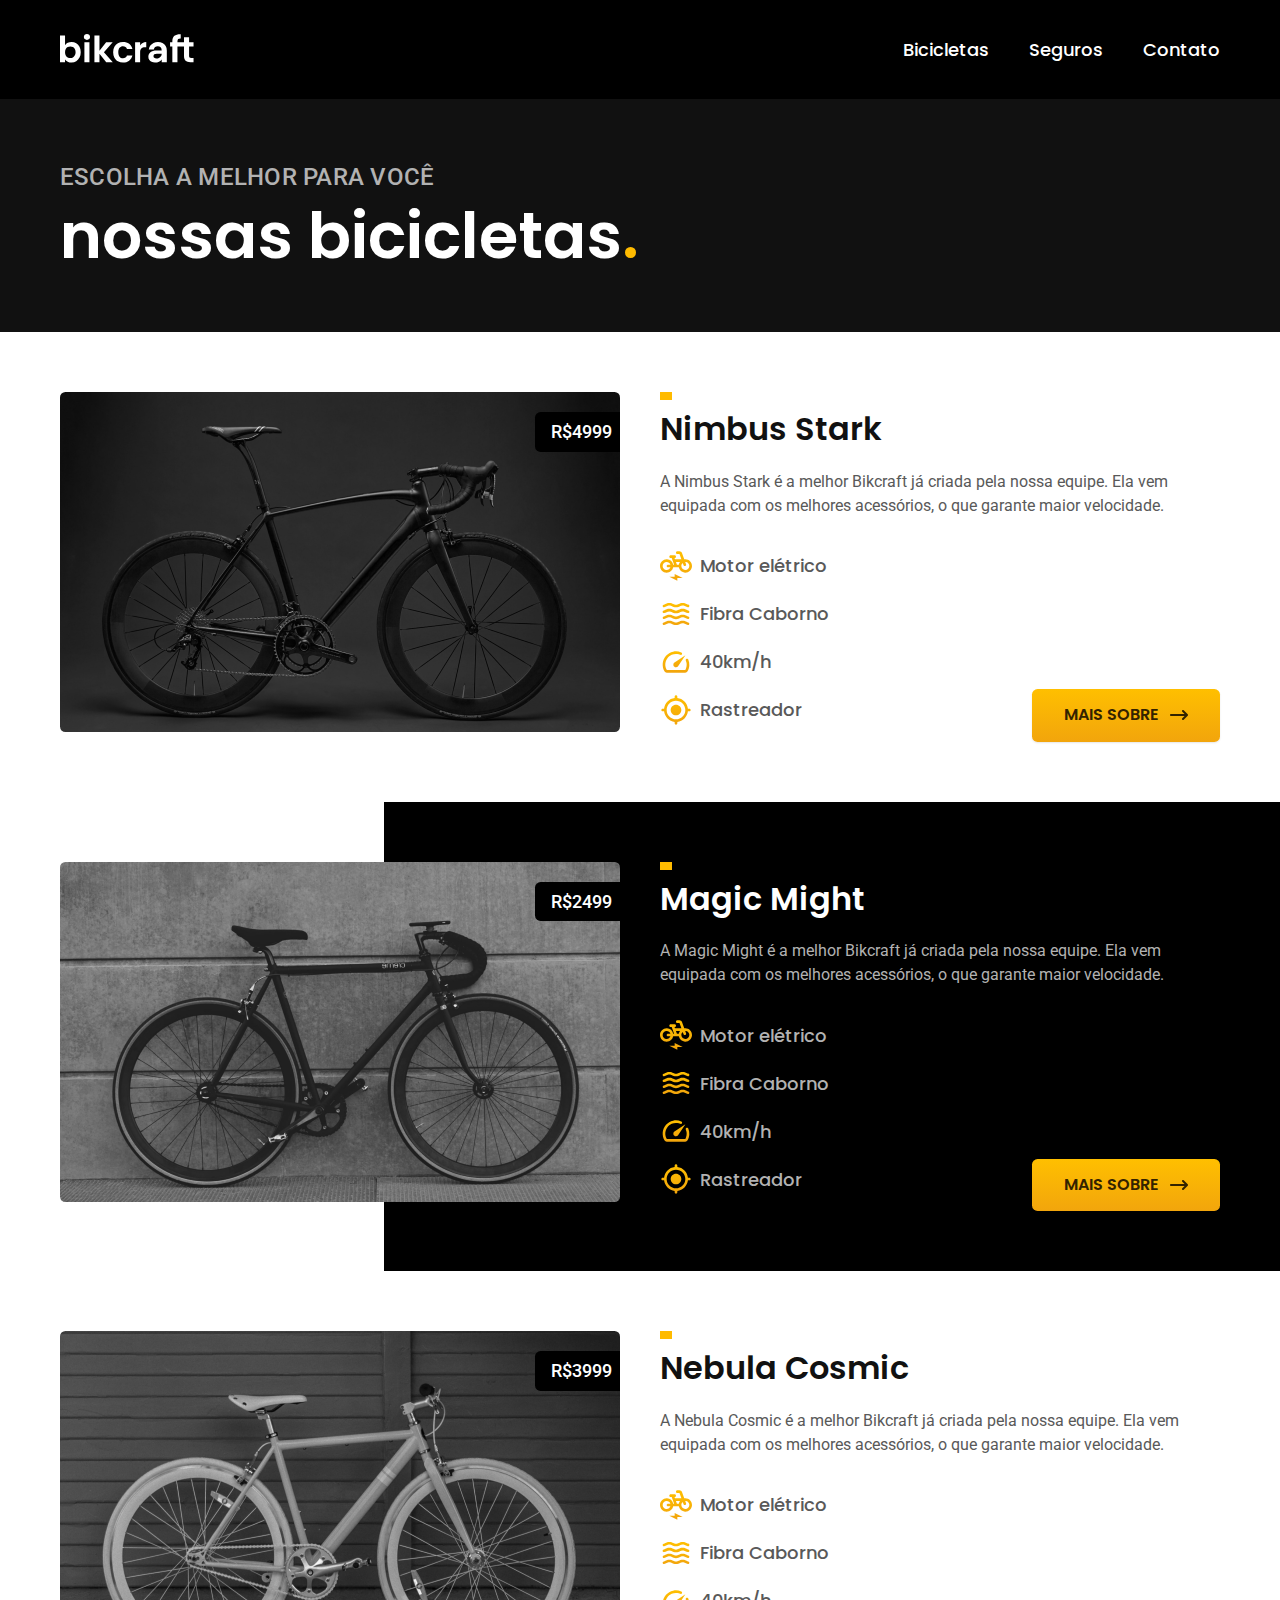
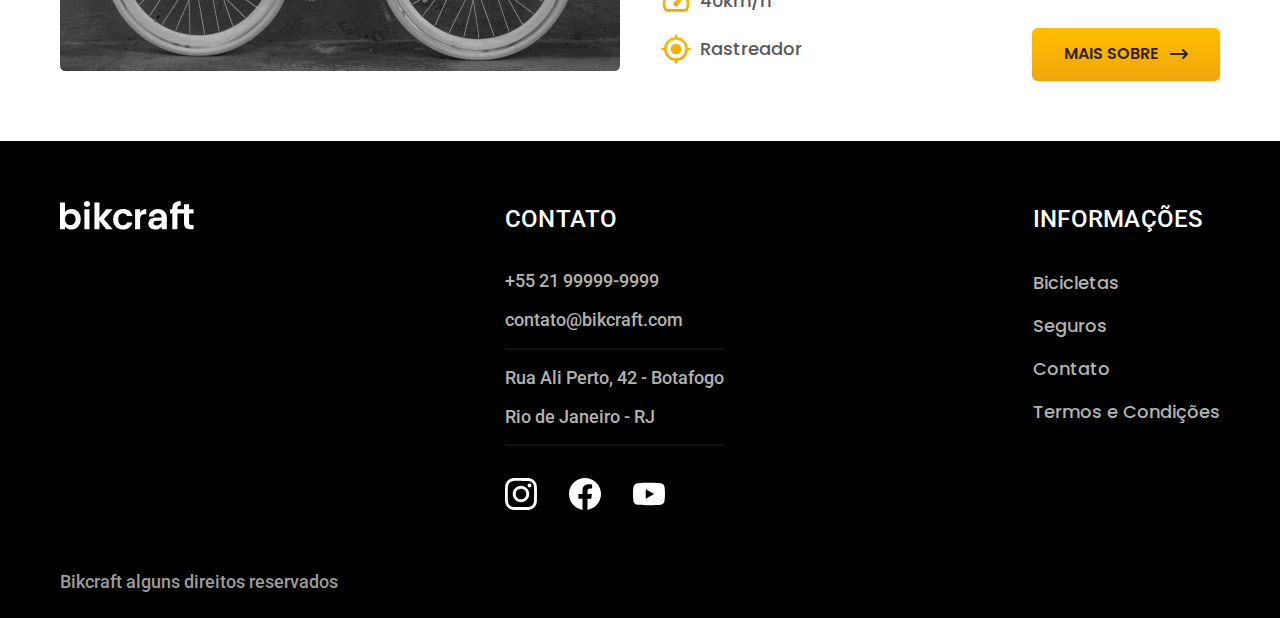
==== bicicletas.html @ 3b48298e "pag seguro pronto" ====
<!DOCTYPE html>
<html lang="pt-br">

<head>
  <title>Bikcraft - Bicicletas</title>
  <meta name="viewport" content="width=device-width, initial-scale=1.0">
  <meta name="description" content="catalago de bicicletas">
  <meta charset="UTF-8">
  <link rel="stylesheet" href="/CSS/style.css">
  <link rel="preconnect" href="https://fonts.googleapis.com">
  <link rel="preconnect" href="https://fonts.gstatic.com" crossorigin>
  <link href="https://fonts.googleapis.com/css2?family=Merriweather:ital,wght@1,900&family=Poppins:wght@400;600&family=Roboto:wght@400;500&display=swap" rel="stylesheet">
</head>

<body id="bicicletas">
  <header class="header-bg">
    <div class="header container">
      <a href="./"><img src="/img/bikcraft.svg" alt="Bikcraft"></a>
      <nav aria-label="primária">
        <ul class="header-menu font-1-m">
          <li> <a href="./bicicletas.html">Bicicletas</a></li>
          <li> <a href="./seguros.html">Seguros</a></li>
          <li> <a href="./contato.html">Contato</a></li>
        </ul>
      </nav>
    </div>
  </header>
  <main>
    <div class="titulo-bg">
      <div class=" titulo container">
        <p class="font-2-l-b cor-05">escolha a melhor para você</p>
        <h1 class="font-1-xxl cor-00">nossas bicicletas<span class="cor-p-01">.</span></h1>
      </div>
    </div>

    <div class="bicicleta container">
      <div class="bicicleta-img">
        <img src="/img/bicicletas/nimbus.jpg" alt="bicicleta preta">
        <span class="font-2-m cor-00">R$4999</span>
      </div>
      <div class="bicicleta-conteudo">
        <h2 class="font-1-xl">Nimbus Stark</h2>
        <p class="font-2-s cor-08">A Nimbus Stark é a melhor Bikcraft já criada pela nossa equipe. Ela vem equipada com os melhores acessórios, o que garante maior velocidade.</p>
        <ul class="font-1-m cor-08">
          <li> <img src="/img/Icone/eletrica.svg" alt="">
            Motor elétrico
          </li>
          <li> <img src="/img/Icone/carbono.svg" alt="">
            Fibra Caborno
          </li>
          <li> <img src="/img/Icone/velocidade.svg" alt="">
            40km/h
          </li>
          <li> <img src="/img/Icone/rastreador.svg" alt="">
            Rastreador
          </li>
        </ul>
        <a class="btn seta" href="./bicicletas/nimbus.html"> mais sobre</a>
      </div>
    </div>
    <div class="bicicletas-bg">
      <div class="bicicleta container">
        <div class="bicicleta-img">
          <img src="/img/bicicletas/magic.jpg" alt="bicicleta preta">
          <span class="font-2-m cor-00">R$2499</span>
        </div>
        <div class="bicicleta-conteudo">
          <h2 class="font-1-xl cor-00">Magic Might</h2>
          <p class="font-2-s cor-05">A Magic Might é a melhor Bikcraft já criada pela nossa equipe. Ela vem equipada com os melhores acessórios, o que garante maior velocidade.</p>
          <ul class="font-1-m cor-05">
            <li> <img src="/img/Icone/eletrica.svg" alt="">
              Motor elétrico
            </li>
            <li> <img src="/img/Icone/carbono.svg" alt="">
              Fibra Caborno
            </li>
            <li> <img src="/img/Icone/velocidade.svg" alt="">
              40km/h
            </li>
            <li> <img src="/img/Icone/rastreador.svg" alt="">
              Rastreador
            </li>
          </ul>
          <a class="btn seta" href="./bicicletas/magic.html"> mais sobre</a>
        </div>
      </div>
    </div>
    <div class="bicicleta container">
      <div class="bicicleta-img">
        <img src="/img/bicicletas/nebula.jpg" alt="bicicleta preta">
        <span class="font-2-m cor-00">R$3999</span>
      </div>
      <div class="bicicleta-conteudo">
        <h2 class="font-1-xl">Nebula Cosmic</h2>
        <p class="font-2-s cor-08">A Nebula Cosmic é a melhor Bikcraft já criada pela nossa equipe. Ela vem equipada com os melhores acessórios, o que garante maior velocidade.</p>
        <ul class="font-1-m cor-08">
          <li> <img src="/img/Icone/eletrica.svg" alt="">
            Motor elétrico
          </li>
          <li> <img src="/img/Icone/carbono.svg" alt="">
            Fibra Caborno
          </li>
          <li> <img src="/img/Icone/velocidade.svg" alt="">
            40km/h
          </li>
          <li> <img src="/img/Icone/rastreador.svg" alt="">
            Rastreador
          </li>
        </ul>
        <a class="btn seta" href="./bicicletas/nebula.html"> mais sobre</a>
      </div>
    </div>
  </main>
  <footer class="footer-bg">
    <div class="footer container">
      <a href="./"><img src="/img/bikcraft.svg" alt="Bikcraft"></a>
      <div class="footer-contato">
        <h3 class="font-2-l-b cor-00">Contato</h3>
        <ul class="cor-05 font-2-m">
          <li><a href="tel:+5521999999999"></a> +55 21 99999-9999</li>
          <li><a href="mailto:contato@bikcraft.com"></a> contato@bikcraft.com</li>
          <li>Rua Ali Perto, 42 - Botafogo</li>
          <li>Rio de Janeiro - RJ</li>
        </ul>
        <div class="footer-redes">
          <a href="./">
            <img src="/img/rede social branco/instagram.svg" alt="Instagram">
          </a>
          <a href="./">
            <img src="/img/rede social branco/facebook.svg" alt="facebook">
          </a>
          <a href="./">
            <img src="/img/rede social branco/youtube.svg" alt="youtube">
          </a>
        </div>
      </div>
      <div class="footer-info">
        <h3 class="font-2-l-b cor-00"> Informações</h3>
        <nav>
          <ul class="font-1-m cor-05">
            <li> <a href="./bicicletas.html">Bicicletas</a></li>
            <li> <a href="./seguros.html">Seguros</a></li>
            <li> <a href="./contato.html">Contato</a></li>
            <li> <a href="./termos.html">Termos e Condições</a></li>
          </ul>
        </nav>
      </div>
    </div>
    <div>
      <p class="footer-copy font-2-m cor-06 container">Bikcraft alguns direitos reservados</p>
    </div>
  </footer>
</body>

</html>
---- CSS/style.css ----
/*------------------global------------*/
@import "/CSS/global/global.css";
@import "/CSS/utilidades/tipografia.css";
@import "/CSS/utilidades/cores.css";
@import "/CSS/header/header.css";
@import "/CSS/global/footer.css";

/*------HOME------*/
@import "/CSS/home/introducao.css";
@import "/CSS/home/tecnologia.css";
@import "/CSS/home/parceiros.css";
@import "/CSS/home/depoimento.css";

/*------Componentes-------*/
@import "/CSS/utilidades/componentes.css";

/*------termos e condiçoes-----*/
@import "/CSS/termos/termos.css";

/*------bicicletas -------*/
@import "/CSS/bicicletas/bicicletas-lista.css";
@import "/CSS/bicicletas/bicicletas.css";

/*------ seguros ------*/
@import "/CSS/seguros/seguros.css";
@import "/CSS/seguros/vantagens.css";
@import "/CSS/seguros/perguntas.css";
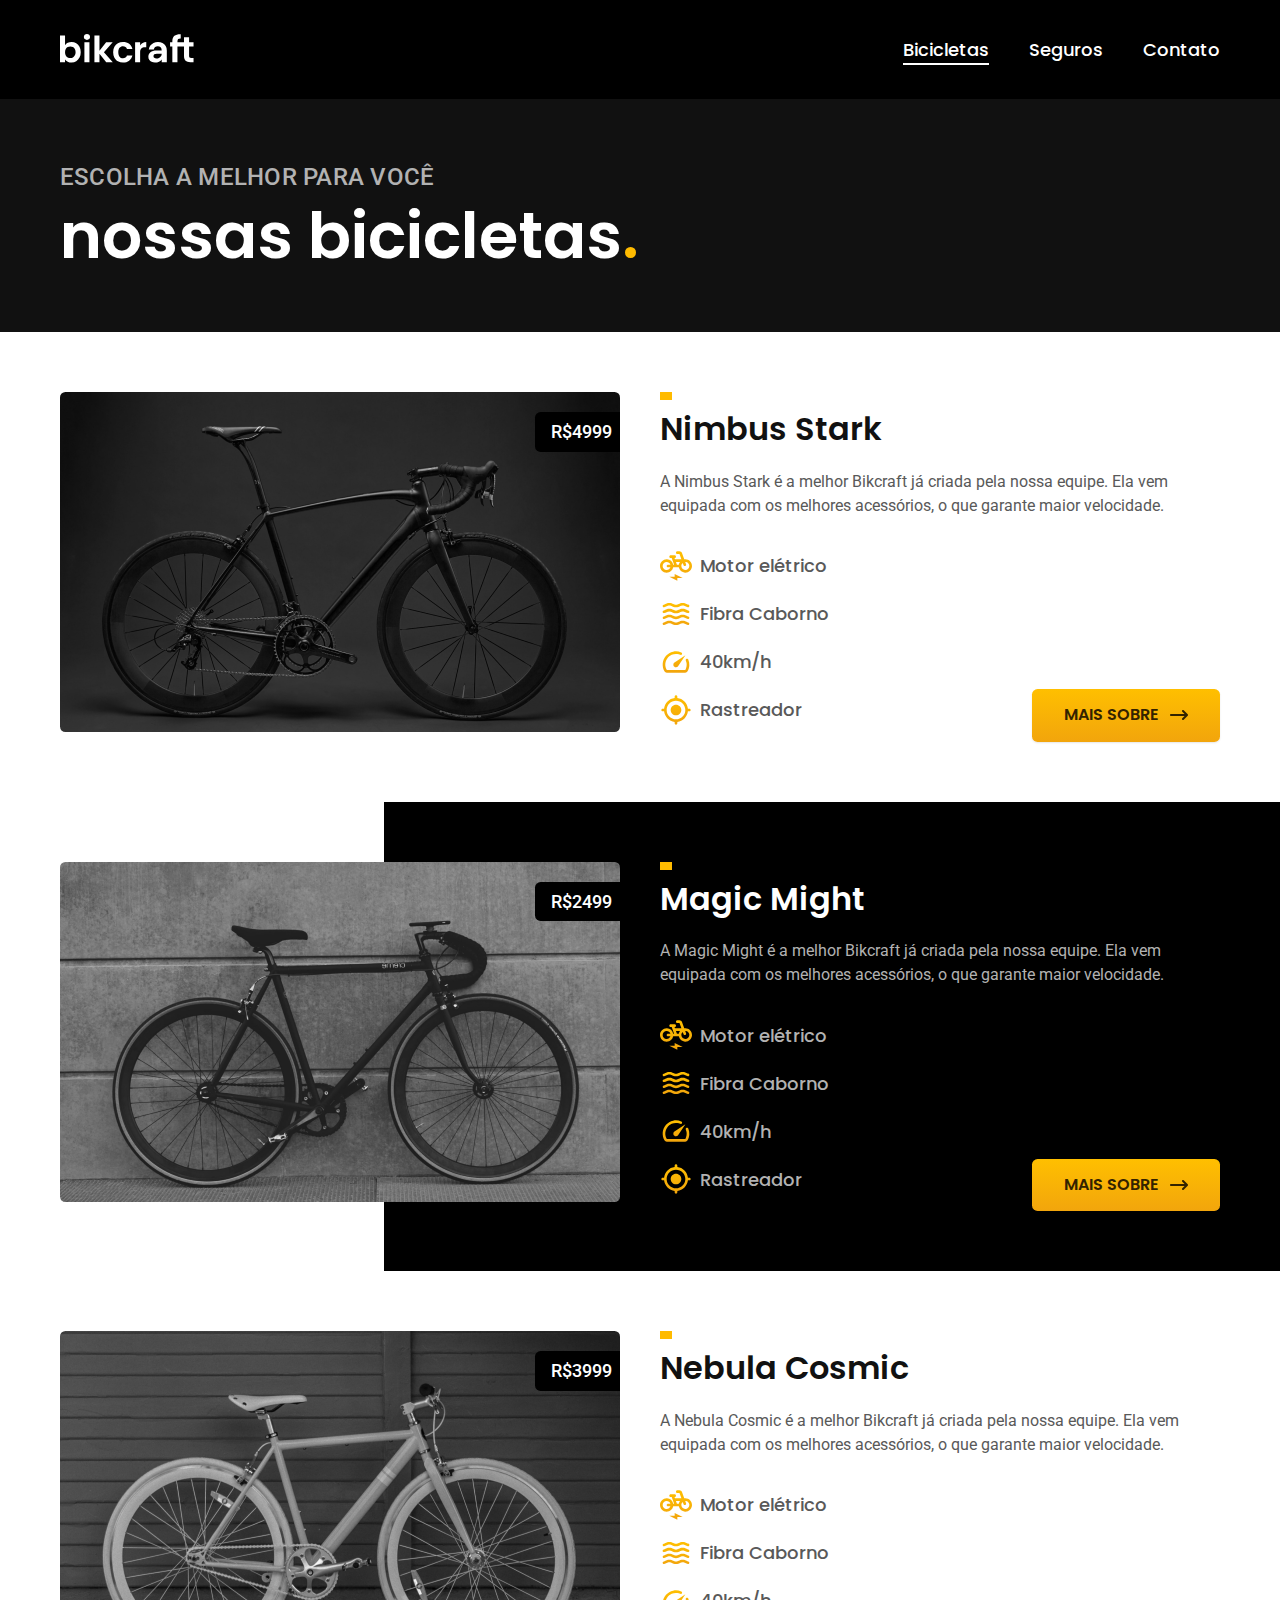
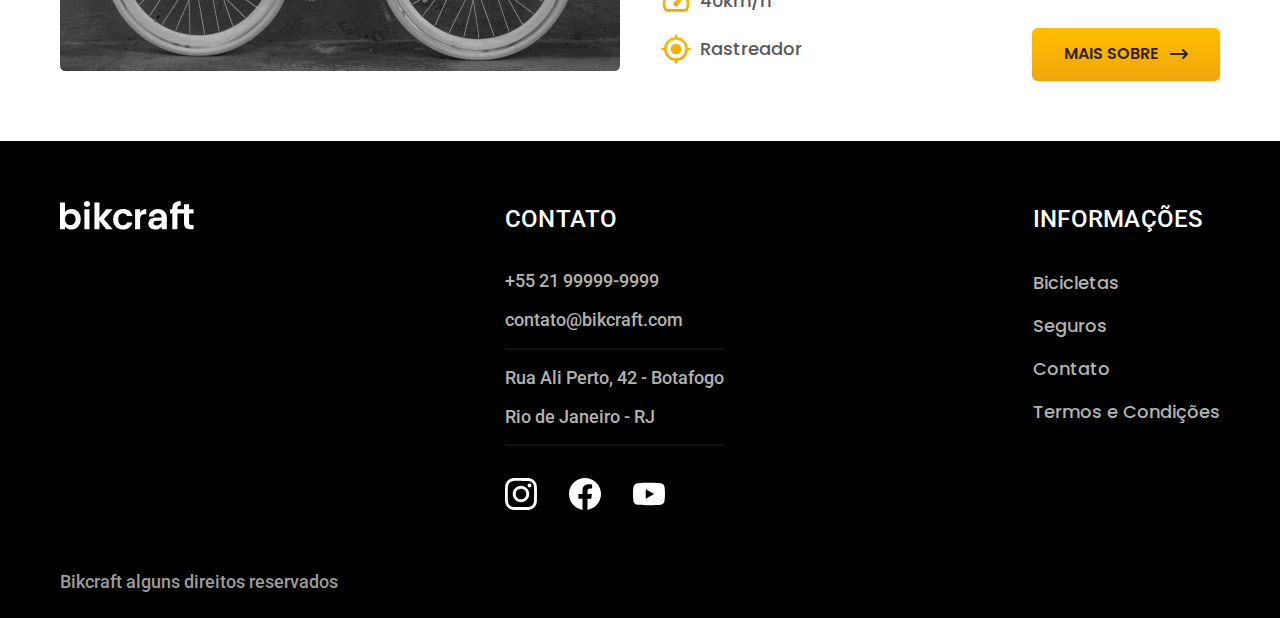
==== commit ddb893d1: "add favicon" ====
--- a/bicicletas.html
+++ b/bicicletas.html
@@ -6,16 +6,19 @@
   <meta name="viewport" content="width=device-width, initial-scale=1.0">
   <meta name="description" content="catalago de bicicletas">
   <meta charset="UTF-8">
-  <link rel="stylesheet" href="/CSS/style.css">
+  <link rel="shortcut icon" href="./img/favicon.svg" type="image/svg+xml">
+  <link rel="preload" href="./CSS/style.css" as="style">
+  <link rel="stylesheet" href="./CSS/style.css">
   <link rel="preconnect" href="https://fonts.googleapis.com">
   <link rel="preconnect" href="https://fonts.gstatic.com" crossorigin>
   <link href="https://fonts.googleapis.com/css2?family=Merriweather:ital,wght@1,900&family=Poppins:wght@400;600&family=Roboto:wght@400;500&display=swap" rel="stylesheet">
+  <script>document.documentElement.classList.add('js')</script>
 </head>
 
 <body id="bicicletas">
   <header class="header-bg">
     <div class="header container">
-      <a href="./"><img src="/img/bikcraft.svg" alt="Bikcraft"></a>
+      <a href="./index.html"><img src="./img/Icone/bikcraft.svg" width="136" height="32" alt="Bikcraft"></a>
       <nav aria-label="primária">
         <ul class="header-menu font-1-m">
           <li> <a href="./bicicletas.html">Bicicletas</a></li>
@@ -33,25 +36,25 @@
       </div>
     </div>
 
-    <div class="bicicleta container">
-      <div class="bicicleta-img">
-        <img src="/img/bicicletas/nimbus.jpg" alt="bicicleta preta">
+    <div class="bicicletas container">
+      <div class="bicicletas-img">
+        <img src="./img/bicicletas/nimbus.jpg" alt="bicicleta preta">
         <span class="font-2-m cor-00">R$4999</span>
       </div>
-      <div class="bicicleta-conteudo">
+      <div class="bicicletas-conteudo">
         <h2 class="font-1-xl">Nimbus Stark</h2>
         <p class="font-2-s cor-08">A Nimbus Stark é a melhor Bikcraft já criada pela nossa equipe. Ela vem equipada com os melhores acessórios, o que garante maior velocidade.</p>
         <ul class="font-1-m cor-08">
-          <li> <img src="/img/Icone/eletrica.svg" alt="">
+          <li> <img src="./img/Icone/eletrica.svg" alt="">
             Motor elétrico
           </li>
-          <li> <img src="/img/Icone/carbono.svg" alt="">
+          <li> <img src="./img/Icone/carbono.svg" alt="">
             Fibra Caborno
           </li>
-          <li> <img src="/img/Icone/velocidade.svg" alt="">
+          <li> <img src="./img/Icone/velocidade.svg" alt="">
             40km/h
           </li>
-          <li> <img src="/img/Icone/rastreador.svg" alt="">
+          <li> <img src="./img/Icone/rastreador.svg" alt="">
             Rastreador
           </li>
         </ul>
@@ -59,25 +62,25 @@
       </div>
     </div>
     <div class="bicicletas-bg">
-      <div class="bicicleta container">
-        <div class="bicicleta-img">
-          <img src="/img/bicicletas/magic.jpg" alt="bicicleta preta">
+      <div class="bicicletas container">
+        <div class="bicicletas-img">
+          <img src="./img/bicicletas/magic.jpg" alt="bicicleta preta">
           <span class="font-2-m cor-00">R$2499</span>
         </div>
-        <div class="bicicleta-conteudo">
+        <div class="bicicletas-conteudo">
           <h2 class="font-1-xl cor-00">Magic Might</h2>
           <p class="font-2-s cor-05">A Magic Might é a melhor Bikcraft já criada pela nossa equipe. Ela vem equipada com os melhores acessórios, o que garante maior velocidade.</p>
           <ul class="font-1-m cor-05">
-            <li> <img src="/img/Icone/eletrica.svg" alt="">
+            <li> <img src="./img/Icone/eletrica.svg" alt="">
               Motor elétrico
             </li>
-            <li> <img src="/img/Icone/carbono.svg" alt="">
+            <li> <img src="./img/Icone/carbono.svg" alt="">
               Fibra Caborno
             </li>
-            <li> <img src="/img/Icone/velocidade.svg" alt="">
+            <li> <img src="./img/Icone/velocidade.svg" alt="">
               40km/h
             </li>
-            <li> <img src="/img/Icone/rastreador.svg" alt="">
+            <li> <img src="./img/Icone/rastreador.svg" alt="">
               Rastreador
             </li>
           </ul>
@@ -85,25 +88,25 @@
         </div>
       </div>
     </div>
-    <div class="bicicleta container">
-      <div class="bicicleta-img">
-        <img src="/img/bicicletas/nebula.jpg" alt="bicicleta preta">
+    <div class="bicicletas container">
+      <div class="bicicletas-img">
+        <img src="./img/bicicletas/nebula.jpg" alt="bicicleta preta">
         <span class="font-2-m cor-00">R$3999</span>
       </div>
-      <div class="bicicleta-conteudo">
+      <div class="bicicletas-conteudo">
         <h2 class="font-1-xl">Nebula Cosmic</h2>
         <p class="font-2-s cor-08">A Nebula Cosmic é a melhor Bikcraft já criada pela nossa equipe. Ela vem equipada com os melhores acessórios, o que garante maior velocidade.</p>
         <ul class="font-1-m cor-08">
-          <li> <img src="/img/Icone/eletrica.svg" alt="">
+          <li> <img src="./img/Icone/eletrica.svg" alt="">
             Motor elétrico
           </li>
-          <li> <img src="/img/Icone/carbono.svg" alt="">
+          <li> <img src="./img/Icone/carbono.svg" alt="">
             Fibra Caborno
           </li>
-          <li> <img src="/img/Icone/velocidade.svg" alt="">
+          <li> <img src="./img/Icone/velocidade.svg" alt="">
             40km/h
           </li>
-          <li> <img src="/img/Icone/rastreador.svg" alt="">
+          <li> <img src="./img/Icone/rastreador.svg" alt="">
             Rastreador
           </li>
         </ul>
@@ -113,24 +116,24 @@
   </main>
   <footer class="footer-bg">
     <div class="footer container">
-      <a href="./"><img src="/img/bikcraft.svg" alt="Bikcraft"></a>
+      <a href="./index.html"><img src="./img/Icone/bikcraft.svg" width="136" height="32" alt="Bikcraft"></a>
       <div class="footer-contato">
         <h3 class="font-2-l-b cor-00">Contato</h3>
         <ul class="cor-05 font-2-m">
-          <li><a href="tel:+5521999999999"></a> +55 21 99999-9999</li>
-          <li><a href="mailto:contato@bikcraft.com"></a> contato@bikcraft.com</li>
+          <li><a href="tel:+5521999999999">+55 21 99999-9999</a></li>
+          <li><a href="mailto:contato@bikcraft.com">contato@bikcraft.com</a></li>
           <li>Rua Ali Perto, 42 - Botafogo</li>
           <li>Rio de Janeiro - RJ</li>
         </ul>
         <div class="footer-redes">
-          <a href="./">
-            <img src="/img/rede social branco/instagram.svg" alt="Instagram">
+          <a href="../">
+            <img src="./img/rede social branco/instagram.svg" width="32" height="32" alt="Instagram">
           </a>
-          <a href="./">
-            <img src="/img/rede social branco/facebook.svg" alt="facebook">
+          <a href="../">
+            <img src="./img/rede social branco/facebook.svg" width="32" height="32" alt="facebook">
           </a>
-          <a href="./">
-            <img src="/img/rede social branco/youtube.svg" alt="youtube">
+          <a href="../">
+            <img src="./img/rede social branco/youtube.svg" width="32" height="32" alt="youtube">
           </a>
         </div>
       </div>
@@ -150,6 +153,7 @@
       <p class="footer-copy font-2-m cor-06 container">Bikcraft alguns direitos reservados</p>
     </div>
   </footer>
+  <script src="./javascript/script.js"></script>
 </body>
 
 </html>--- a/CSS/style.css
+++ b/CSS/style.css
@@ -1,27 +1,41 @@
 /*------------------global------------*/
-@import "/CSS/global/global.css";
-@import "/CSS/utilidades/tipografia.css";
-@import "/CSS/utilidades/cores.css";
-@import "/CSS/header/header.css";
-@import "/CSS/global/footer.css";
+@import "./global/global.css";
+@import "./utilidades/tipografia.css";
+@import "./utilidades/cores.css";
+@import "./header/header.css";
+@import "./global/footer.css";
+@import "./utilidades/formulario.css";
+@import "./utilidades/animacao.css";
 
 /*------HOME------*/
-@import "/CSS/home/introducao.css";
-@import "/CSS/home/tecnologia.css";
-@import "/CSS/home/parceiros.css";
-@import "/CSS/home/depoimento.css";
+@import "./home/introducao.css";
+@import "./home/tecnologia.css";
+@import "./home/parceiros.css";
+@import "./home/depoimento.css";
 
 /*------Componentes-------*/
-@import "/CSS/utilidades/componentes.css";
+@import "./utilidades/componentes.css";
 
 /*------termos e condiçoes-----*/
-@import "/CSS/termos/termos.css";
+@import "./termos/termos.css";
 
 /*------bicicletas -------*/
-@import "/CSS/bicicletas/bicicletas-lista.css";
-@import "/CSS/bicicletas/bicicletas.css";
+@import "./bicicletas/bicicletas-lista.css";
+@import "./bicicletas/bicicletas.css";
 
 /*------ seguros ------*/
-@import "/CSS/seguros/seguros.css";
-@import "/CSS/seguros/vantagens.css";
-@import "/CSS/seguros/perguntas.css";
+@import "./seguros/seguros.css";
+@import "./seguros/vantagens.css";
+@import "./seguros/perguntas.css";
+
+/*------------produto------*/
+
+@import "./produto/nimbus.css";
+@import "./produto/prod-seg.css";
+
+/*---------contato---------*/
+@import "./contato/contato.css";
+@import "./contato/lojas.css";
+
+/*------- orcamento -------*/
+@import "./orcamento/orcamento.css";
--- a/CSS/style.css
+++ b/CSS/style.css
@@ -1,27 +1,41 @@
 /*------------------global------------*/
-@import "/CSS/global/global.css";
-@import "/CSS/utilidades/tipografia.css";
-@import "/CSS/utilidades/cores.css";
-@import "/CSS/header/header.css";
-@import "/CSS/global/footer.css";
+@import "./global/global.css";
+@import "./utilidades/tipografia.css";
+@import "./utilidades/cores.css";
+@import "./header/header.css";
+@import "./global/footer.css";
+@import "./utilidades/formulario.css";
+@import "./utilidades/animacao.css";
 
 /*------HOME------*/
-@import "/CSS/home/introducao.css";
-@import "/CSS/home/tecnologia.css";
-@import "/CSS/home/parceiros.css";
-@import "/CSS/home/depoimento.css";
+@import "./home/introducao.css";
+@import "./home/tecnologia.css";
+@import "./home/parceiros.css";
+@import "./home/depoimento.css";
 
 /*------Componentes-------*/
-@import "/CSS/utilidades/componentes.css";
+@import "./utilidades/componentes.css";
 
 /*------termos e condiçoes-----*/
-@import "/CSS/termos/termos.css";
+@import "./termos/termos.css";
 
 /*------bicicletas -------*/
-@import "/CSS/bicicletas/bicicletas-lista.css";
-@import "/CSS/bicicletas/bicicletas.css";
+@import "./bicicletas/bicicletas-lista.css";
+@import "./bicicletas/bicicletas.css";
 
 /*------ seguros ------*/
-@import "/CSS/seguros/seguros.css";
-@import "/CSS/seguros/vantagens.css";
-@import "/CSS/seguros/perguntas.css";
+@import "./seguros/seguros.css";
+@import "./seguros/vantagens.css";
+@import "./seguros/perguntas.css";
+
+/*------------produto------*/
+
+@import "./produto/nimbus.css";
+@import "./produto/prod-seg.css";
+
+/*---------contato---------*/
+@import "./contato/contato.css";
+@import "./contato/lojas.css";
+
+/*------- orcamento -------*/
+@import "./orcamento/orcamento.css";
